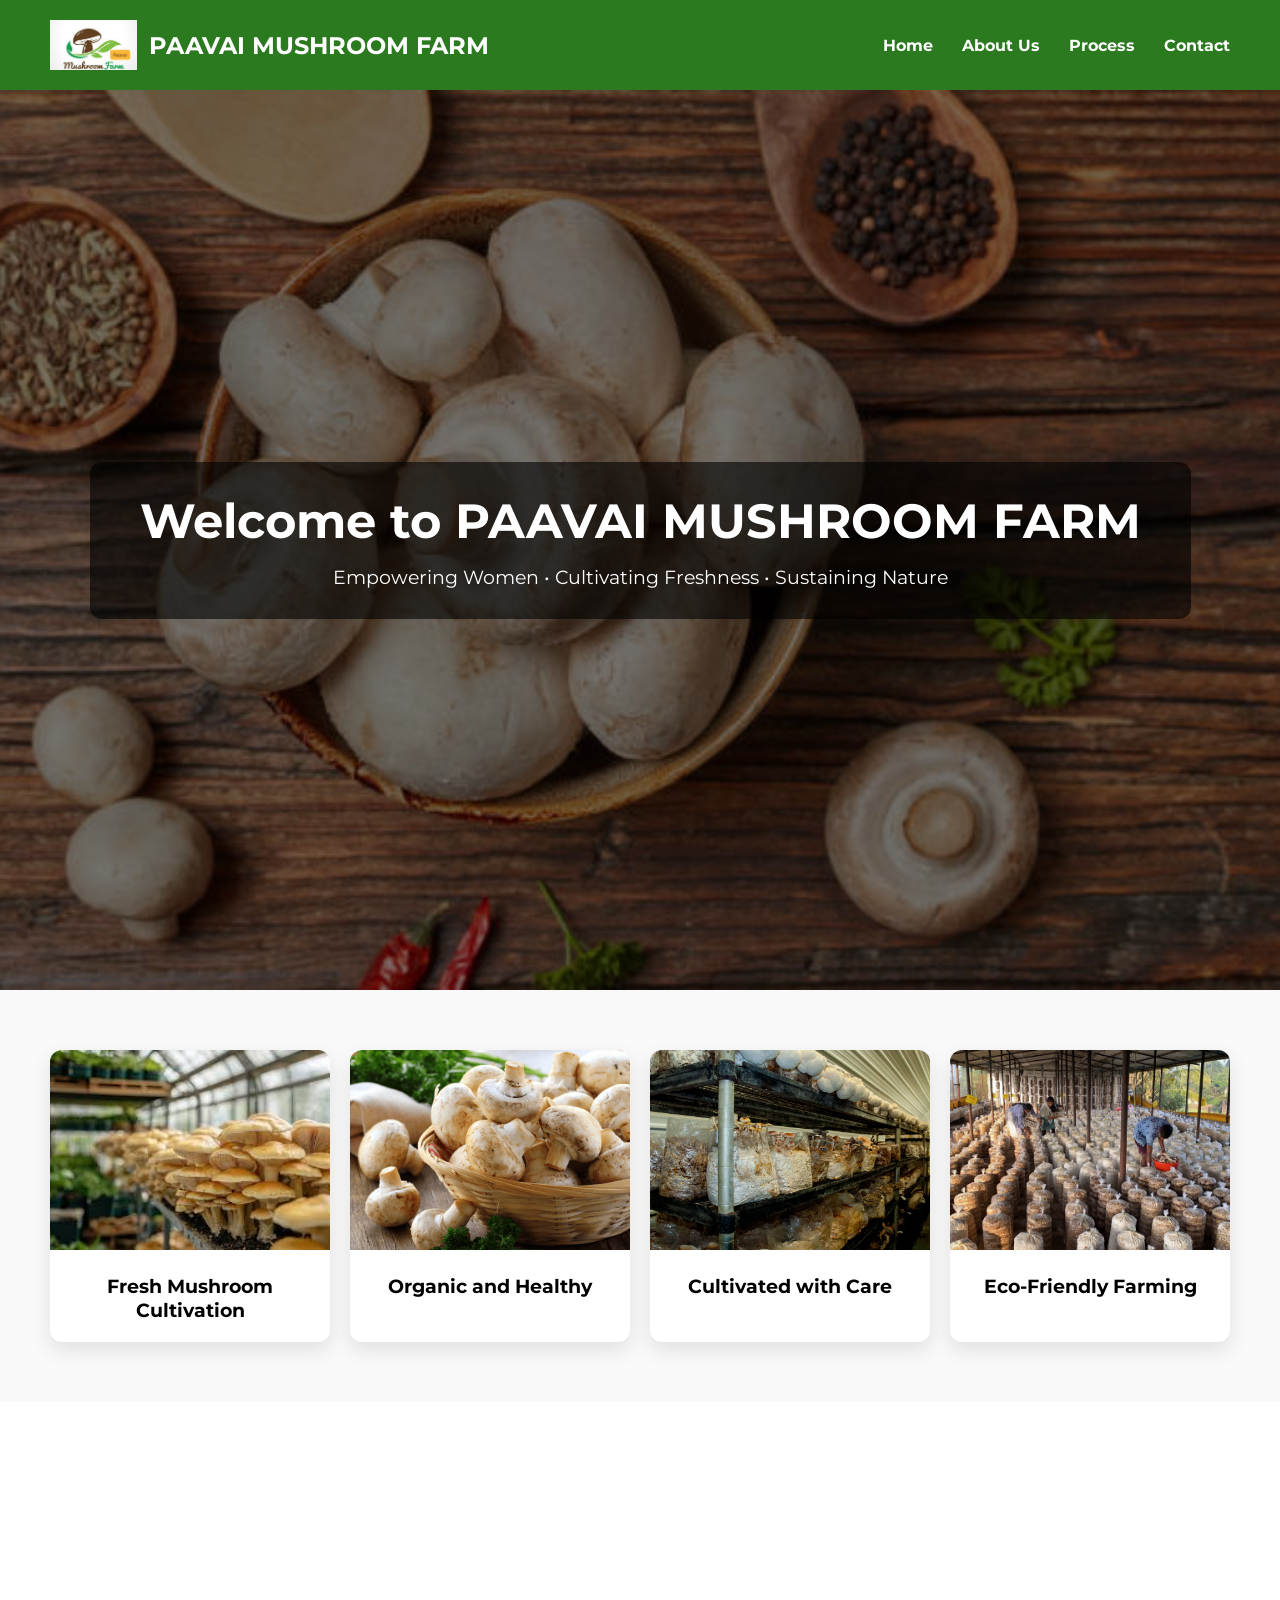
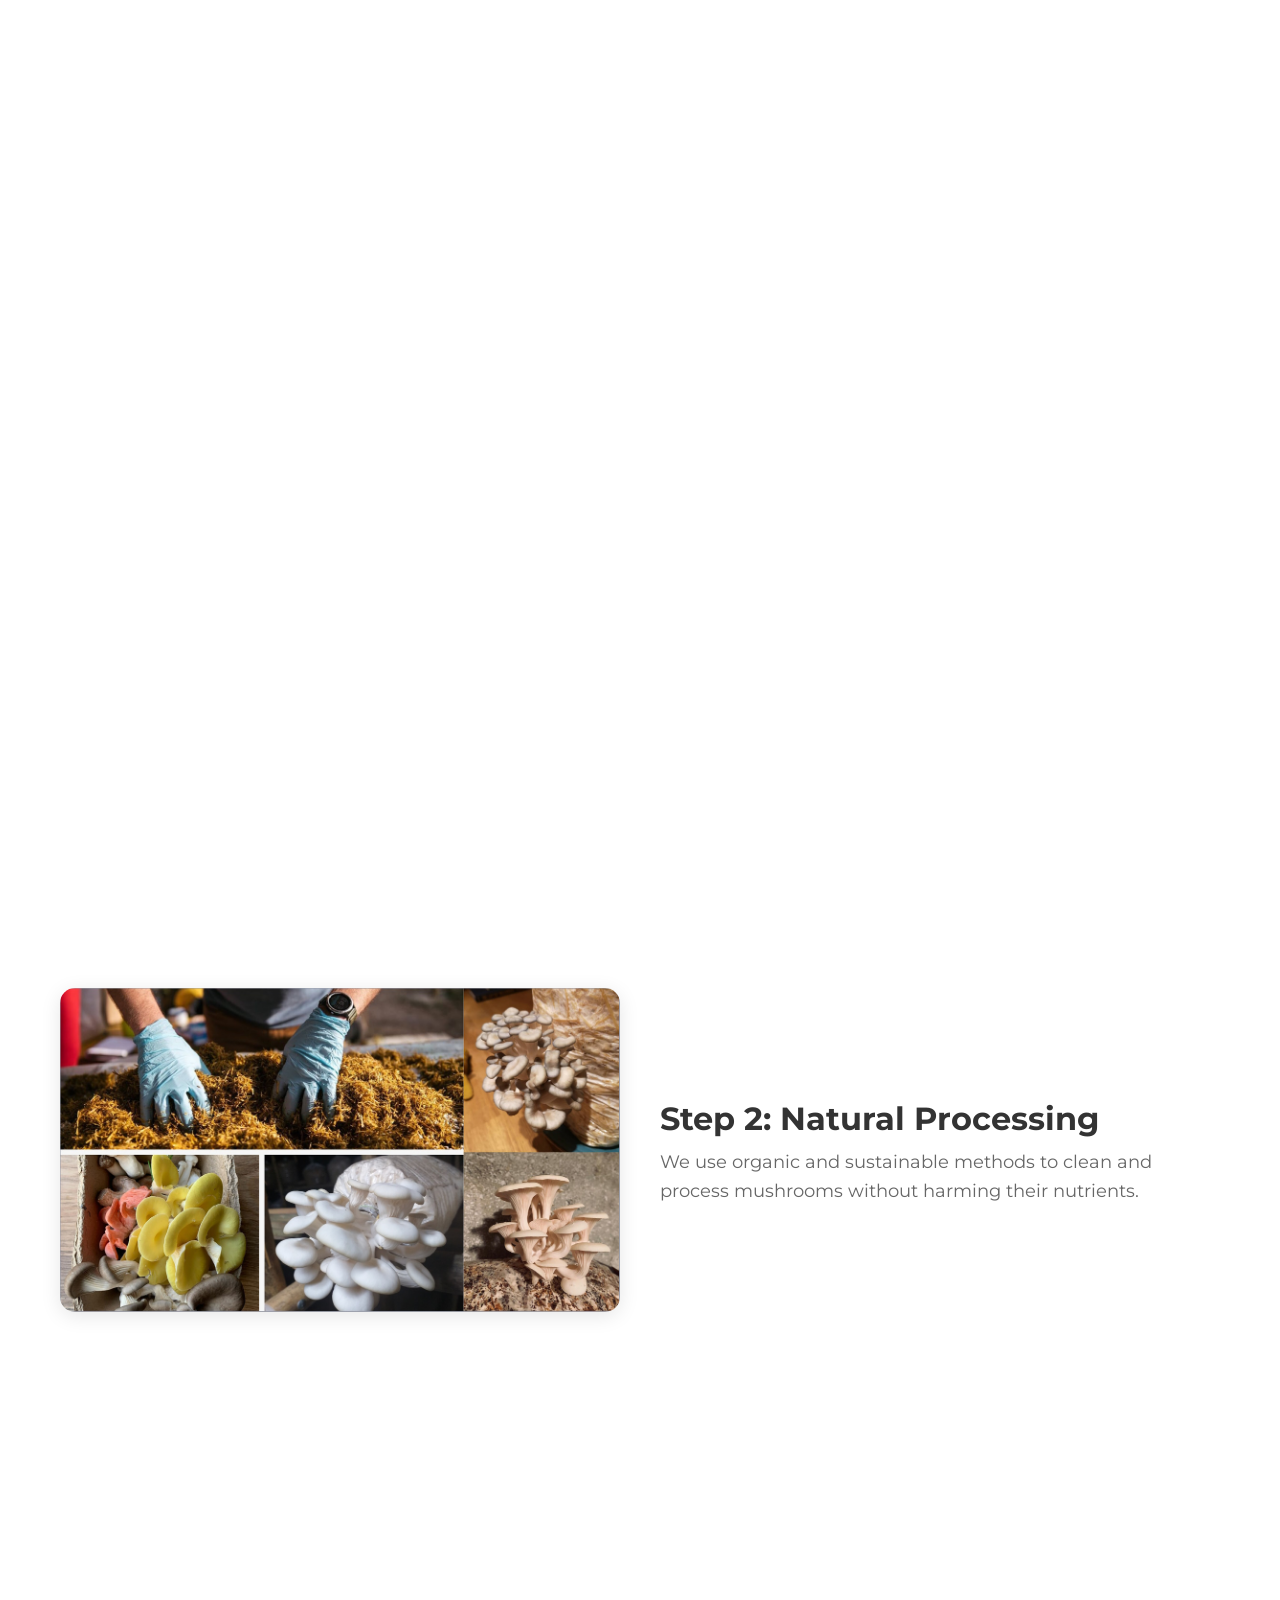
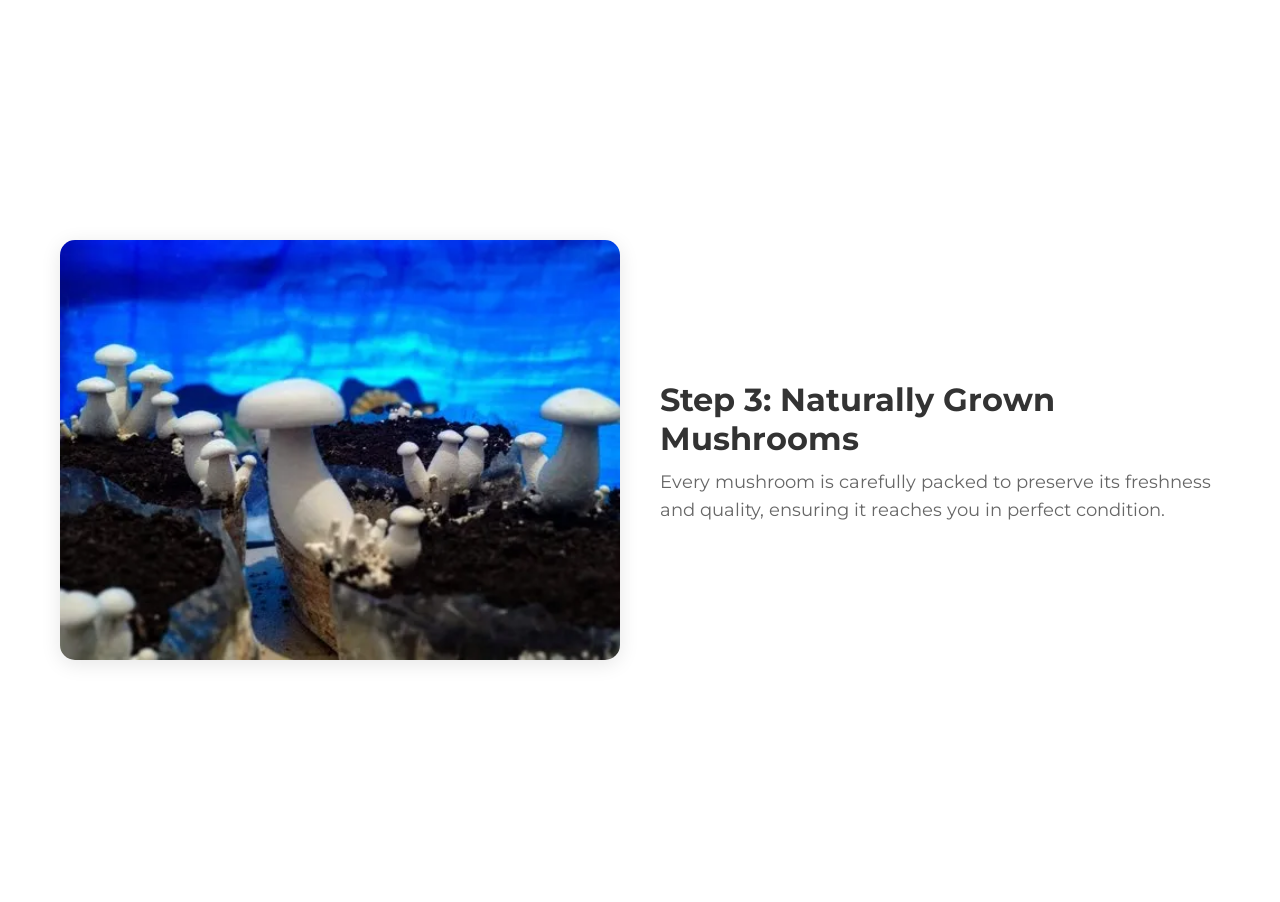
==== OneDrive/Desktop/Mushroom_farm/index.html @ 38e824b1 "Initial Commit" ====
<!DOCTYPE html>
<html lang="en">
<head>
  <meta charset="UTF-8" />
  <meta name="viewport" content="width=device-width, initial-scale=1.0"/>
  <title>Paavai Mushroom Farm</title>

  <!-- Fonts & CSS -->
  <link href="https://fonts.googleapis.com/css2?family=Montserrat:wght@600&display=swap" rel="stylesheet">
  <link rel="stylesheet" href="style.css" />

  <!-- AOS Library -->
  <link href="https://unpkg.com/aos@2.3.4/dist/aos.css" rel="stylesheet" />
</head>
<body>

  <header>
    <div class="logo-section">
      <img src="logo.jpeg" alt="Logo">
      <span class="brand-name">PAAVAI MUSHROOM FARM</span>
    </div>
    <nav>
      <a href="#">Home</a>
      <a href="#">About Us</a>
      <a href="#">Process</a>
      <a href="#">Contact</a>
    </nav>
  </header>

  <!-- Hero Section -->
  <section class="hero">
    <div class="hero-text">
      <h1>Welcome to PAAVAI MUSHROOM FARM</h1>
      <p>Empowering Women • Cultivating Freshness • Sustaining Nature</p>
    </div>
  </section>

  <!-- Cards Section -->
  <section class="cards">
    <div class="card" data-aos="fade-up">
      <img src="fresh_cultivate.jpg" alt="Fresh">
      <h3>Fresh Mushroom Cultivation</h3>
    </div>
    <div class="card" data-aos="fade-up" data-aos-delay="100">
      <img src="organic_and_healthy.png" alt="Organic">
      <h3>Organic and Healthy</h3>
    </div>
    <div class="card" data-aos="fade-up" data-aos-delay="200">
      <img src="cultivated_with_care.webp" alt="Cultivated with Care">
      <h3>Cultivated with Care</h3>
    </div>
    <div class="card" data-aos="fade-up" data-aos-delay="300">
      <img src="eci_friendly.webp" alt="Eco-Friendly">
      <h3>Eco-Friendly Farming</h3>
    </div>
  </section>

  <!-- Process Steps -->
  <section class="section">
    <div class="container">
      <div class="left" data-aos="fade-right" data-aos-duration="1500">
        <img src="healthy_harvest.jpg" alt="Step 1">
      </div>
      <div class="right" data-aos="fade-left" data-aos-duration="1500">
        <h2>Step 1: Quality Harvest</h2>
        <p>We carefully harvest our mushrooms ensuring freshness and maximum nutrition for our consumers.</p>
      </div>
    </div>
  </section>

  <section class="section">
    <div class="container">
      <div class="left" data-aos="fade-right" data-aos-duration="1500">
        <img src="natural_processing.jpg" alt="Step 2">
      </div>
      <div class="right" data-aos="fade-left" data-aos-duration="1500">
        <h2>Step 2: Natural Processing</h2>
        <p>We use organic and sustainable methods to clean and process mushrooms without harming their nutrients.</p>
      </div>
    </div>
  </section>

  <section class="section">
    <div class="container">
      <div class="left" data-aos="fade-right" data-aos-duration="1500">
        <img src="naturally_grown.webp" alt="Step 3">
      </div>
      <div class="right" data-aos="fade-left" data-aos-duration="1500">
        <h2>Step 3: Naturally Grown Mushrooms</h2>
        <p>Every mushroom is carefully packed to preserve its freshness and quality, ensuring it reaches you in perfect condition.</p>
      </div>
    </div>
  </section>

  <!-- Scripts -->
  <script src="https://unpkg.com/aos@2.3.4/dist/aos.js"></script>
  <script>
    AOS.init();
  </script>
</body>
</html>
---- OneDrive/Desktop/Mushroom_farm/style.css ----
* {
  margin: 0;
  padding: 0;
  box-sizing: border-box;
  font-family: 'Montserrat', sans-serif;
}

header {
  background-color: #2c7a1f;
  padding: 20px 50px;
  color: white;
  display: flex;
  justify-content: space-between;
  align-items: center;
  position: sticky;
  top: 0;
  z-index: 10;
}

.logo-section {
  display: flex;
  align-items: center;
}

.logo-section img {
  height: 50px;
  margin-right: 12px;
}

.brand-name {
  font-size: 24px;
  font-weight: bold;
}

nav a {
  color: white;
  margin-left: 25px;
  text-decoration: none;
  font-weight: bold;
  transition: color 0.3s ease;
}

nav a:hover {
  color: #d4ffbd;
}

.hero {
  height: 100vh;
  background-image: url('back.jpg');
  background-repeat: no-repeat;
  background-position: center center;
  background-size: cover;
  display: flex;
  justify-content: center;
  align-items: center;
  color: white;
  text-align: center;
  position: relative;
}

.hero::after {
  content: '';
  position: absolute;
  top: 0; left: 0;
  width: 100%;
  height: 100%;
  background-color: rgba(0, 0, 0, 0.5);
}

.hero-text {
  z-index: 1;
  background-color: rgba(0, 0, 0, 0.6);
  padding: 30px 50px;
  border-radius: 12px;
}

.hero-text h1 {
  font-size: 3rem;
}

.hero-text p {
  margin-top: 15px;
  font-size: 1.2rem;
}

.cards {
  display: grid;
  grid-template-columns: repeat(auto-fit, minmax(250px, 1fr));
  gap: 20px;
  padding: 60px 50px;
  background: #f9f9f9;
}

.card {
  background: white;
  border-radius: 12px;
  box-shadow: 0 8px 20px rgba(0, 0, 0, 0.1);
  overflow: hidden;
  transform: translateY(50px);
  opacity: 0;
  transition: all 0.6s ease;
  text-align: center;
}

.card[data-aos] {
  transform: translateY(0);
  opacity: 1;
}

.card img {
  width: 100%;
  height: 200px;
  object-fit: cover;
}

.card h3 {
  padding: 20px;
  font-size: 1.2rem;
}

/* Section Styling for Process */
.section {
  display: flex;
  align-items: center;
  justify-content: center;
  padding: 80px 20px;
  min-height: 100vh;
  background: #fff;
}

.container {
  display: flex;
  max-width: 1200px;
  width: 100%;
  flex-wrap: wrap;
  align-items: center;
  justify-content: space-between;
}

.left, .right {
  flex: 1 1 500px;
  padding: 20px;
}

.left img {
  width: 100%;
  border-radius: 15px;
  box-shadow: 0 4px 20px rgba(0, 0, 0, 0.1);
}

.right h2 {
  font-size: 2rem;
  margin-bottom: 10px;
  color: #333;
}

.right p {
  font-size: 1.1rem;
  line-height: 1.6;
  color: #666;
}

@media (max-width: 768px) {
  .container {
    flex-direction: column;
    text-align: center;
  }

  .left, .right {
    padding: 10px;
  }

  .right h2 {
    font-size: 1.5rem;
  }

  .hero-text h1 {
    font-size: 2rem;
  }

  .hero-text p {
    font-size: 1rem;
  }
}
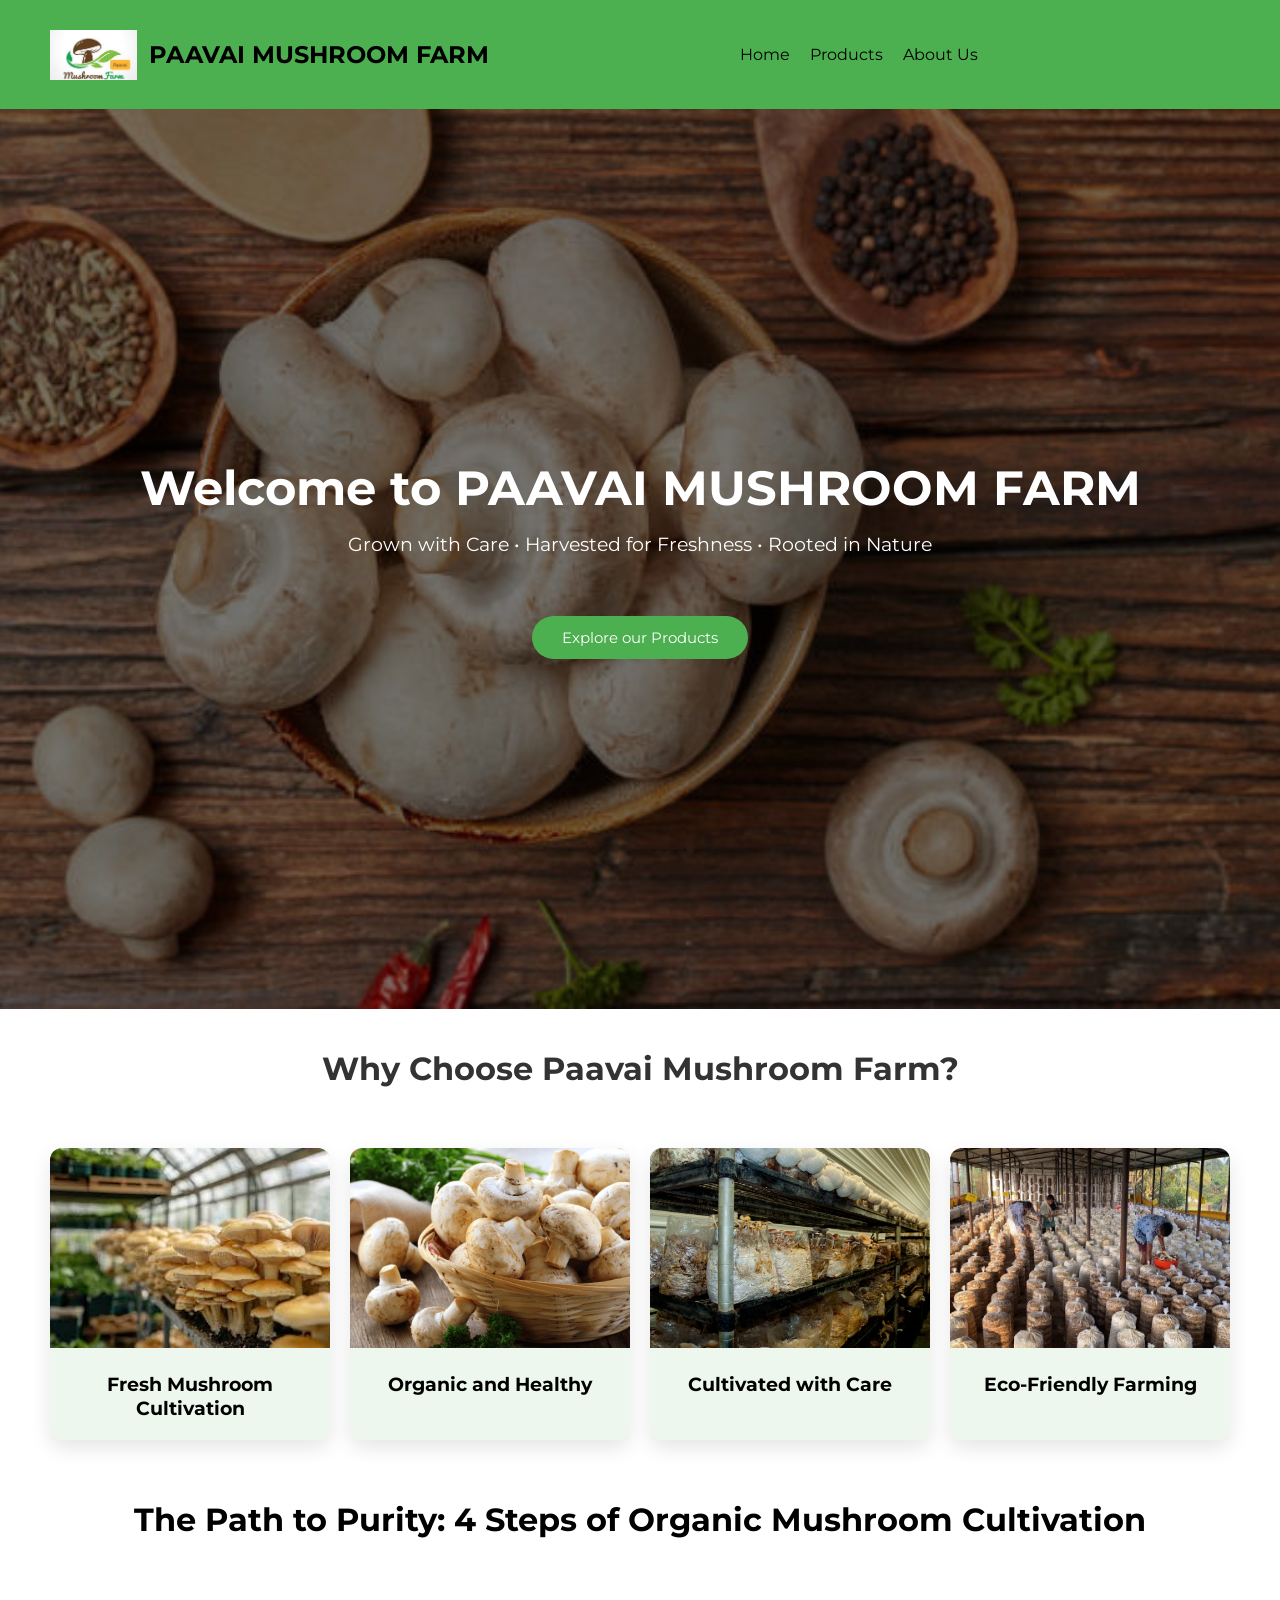
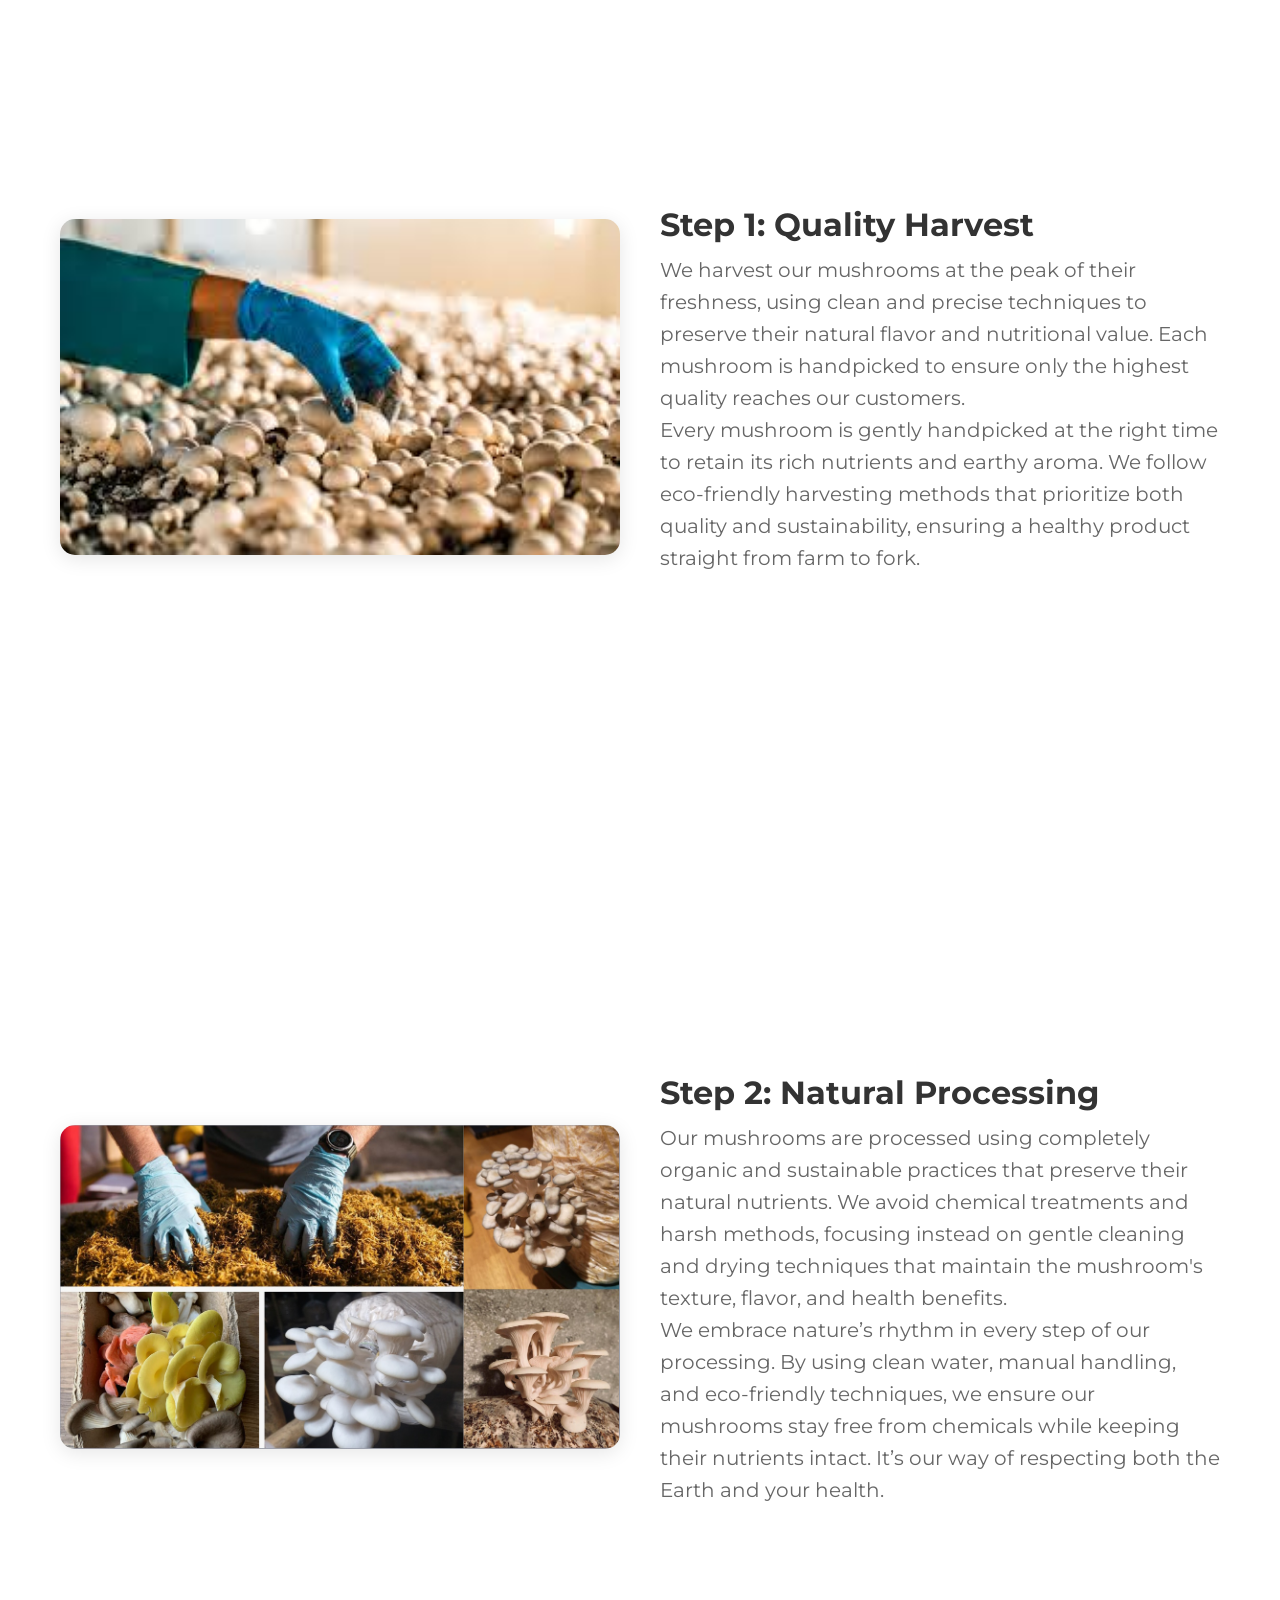
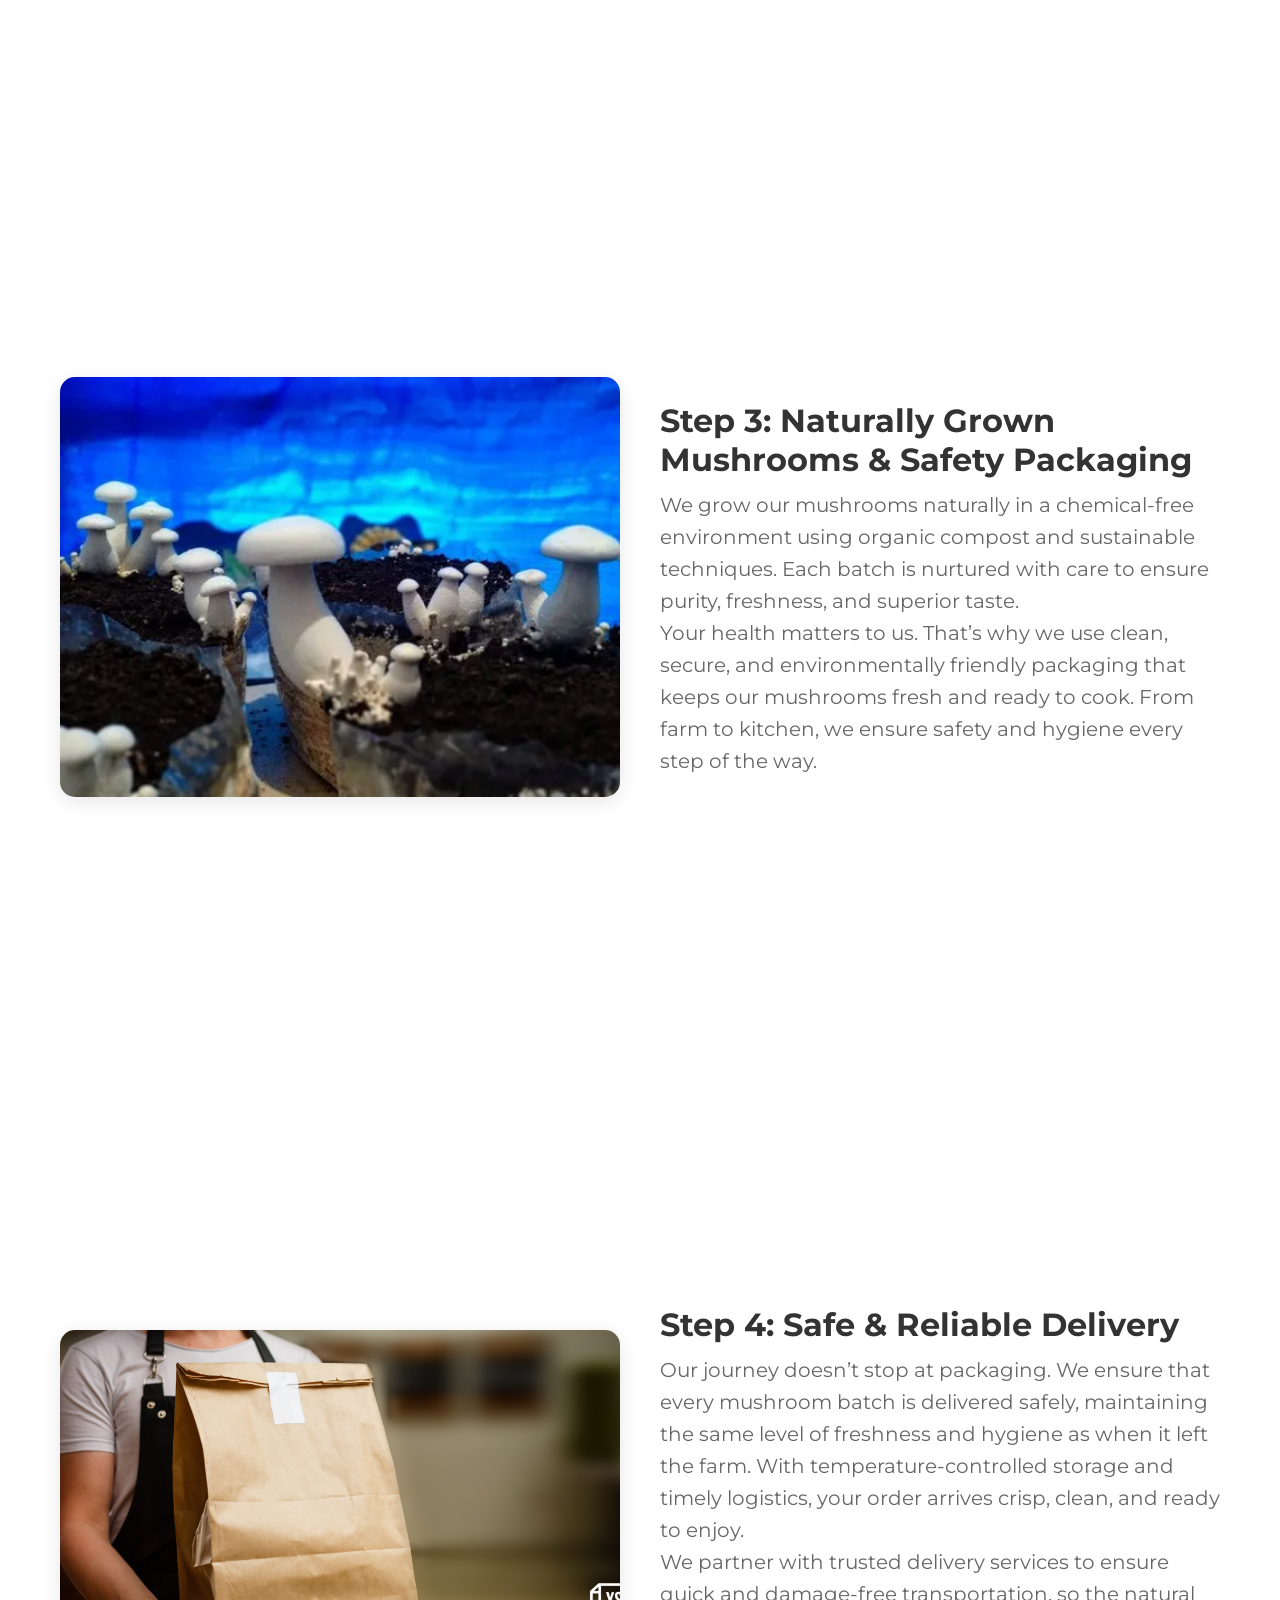
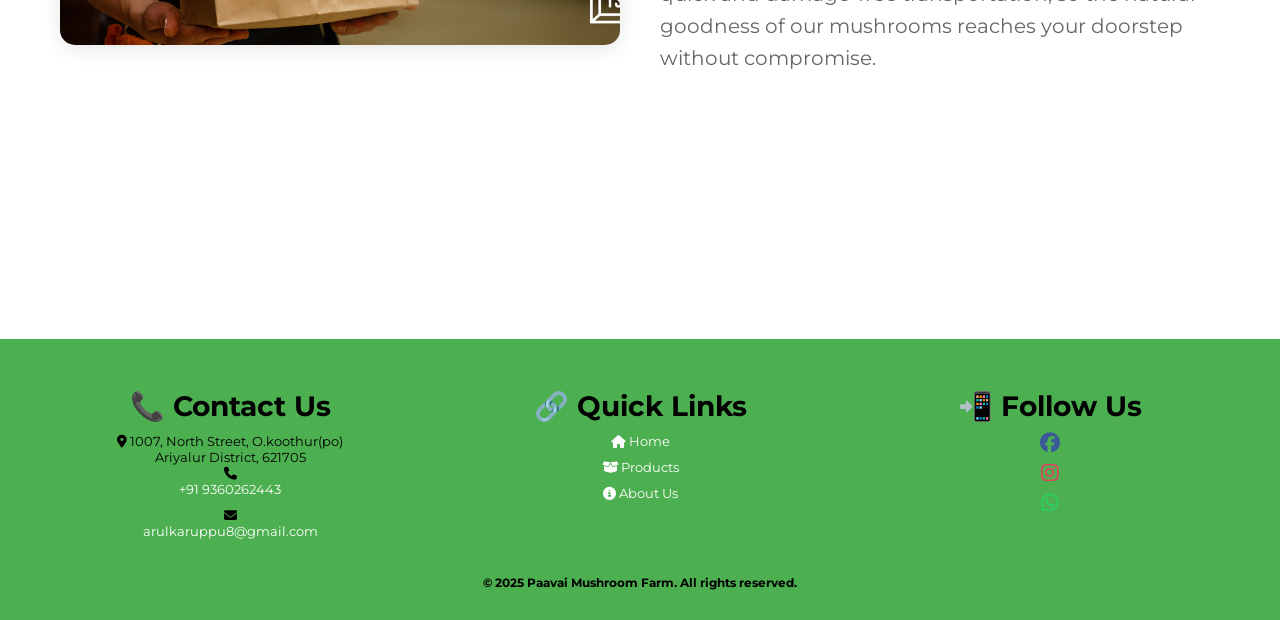
==== commit ce067ea1: "Changes made" ====
--- a/OneDrive/Desktop/Mushroom_farm/index.html
+++ b/OneDrive/Desktop/Mushroom_farm/index.html
@@ -4,13 +4,21 @@
   <meta charset="UTF-8" />
   <meta name="viewport" content="width=device-width, initial-scale=1.0"/>
   <title>Paavai Mushroom Farm</title>
-
+  <link rel="icon" type="image/jpeg" href="logo.jpeg">
   <!-- Fonts & CSS -->
   <link href="https://fonts.googleapis.com/css2?family=Montserrat:wght@600&display=swap" rel="stylesheet">
   <link rel="stylesheet" href="style.css" />
 
   <!-- AOS Library -->
   <link href="https://unpkg.com/aos@2.3.4/dist/aos.css" rel="stylesheet" />
+    <style>
+    html body .goog-te-banner-frame,
+    html body .goog-te-banner-frame.skiptranslate,
+    html body body {
+      top: 0 !important;
+    }
+  </style>
+
 </head>
 <body>
 
@@ -19,21 +27,30 @@
       <img src="logo.jpeg" alt="Logo">
       <span class="brand-name">PAAVAI MUSHROOM FARM</span>
     </div>
-    <nav>
-      <a href="#">Home</a>
-      <a href="#">About Us</a>
-      <a href="#">Process</a>
-      <a href="#">Contact</a>
+    <nav id="navbar">
+      <div class="navbar-toggle" id="navbar-toggle">&#9776;</div>
+      <a href="index.html">Home</a>
+      <a href="product.html">Products</a>
+      <a href="about.html">About Us</a>
     </nav>
+    <div id="google_translate_element"></div>
   </header>
+  
 
   <!-- Hero Section -->
   <section class="hero">
     <div class="hero-text">
       <h1>Welcome to PAAVAI MUSHROOM FARM</h1>
-      <p>Empowering Women • Cultivating Freshness • Sustaining Nature</p>
-    </div>
-  </section>
+      <p>Grown with Care • Harvested for Freshness • Rooted in Nature</p>
+  
+      <!-- Centered Button -->
+      <div class="button-container">
+        <a href="product.html" class="hero-btn">Explore our Products</a>
+      </div>
+    </div>
+  </section>
+  
+  <h2 class="section-title">Why Choose Paavai Mushroom Farm?</h2>
 
   <!-- Cards Section -->
   <section class="cards">
@@ -56,6 +73,9 @@
   </section>
 
   <!-- Process Steps -->
+   <center>
+    <h1>The Path to Purity: 4 Steps of Organic Mushroom Cultivation</h1>
+   </center>
   <section class="section">
     <div class="container">
       <div class="left" data-aos="fade-right" data-aos-duration="1500">
@@ -63,7 +83,9 @@
       </div>
       <div class="right" data-aos="fade-left" data-aos-duration="1500">
         <h2>Step 1: Quality Harvest</h2>
-        <p>We carefully harvest our mushrooms ensuring freshness and maximum nutrition for our consumers.</p>
+        <p>We harvest our mushrooms at the peak of their freshness, using clean and precise techniques to preserve their natural flavor and nutritional value. Each mushroom is handpicked to ensure only the highest quality reaches our customers.</p>
+        <p>Every mushroom is gently handpicked at the right time to retain its rich nutrients and earthy aroma. We follow eco-friendly harvesting methods that prioritize both quality and sustainability, ensuring a healthy product straight from farm to fork.</p>
+        
       </div>
     </div>
   </section>
@@ -75,7 +97,9 @@
       </div>
       <div class="right" data-aos="fade-left" data-aos-duration="1500">
         <h2>Step 2: Natural Processing</h2>
-        <p>We use organic and sustainable methods to clean and process mushrooms without harming their nutrients.</p>
+        <p>Our mushrooms are processed using completely organic and sustainable practices that preserve their natural nutrients. We avoid chemical treatments and harsh methods, focusing instead on gentle cleaning and drying techniques that maintain the mushroom's texture, flavor, and health benefits.</p>
+        <p>We embrace nature’s rhythm in every step of our processing. By using clean water, manual handling, and eco-friendly techniques, we ensure our mushrooms stay free from chemicals while keeping their nutrients intact. It’s our way of respecting both the Earth and your health.</p>
+
       </div>
     </div>
   </section>
@@ -86,16 +110,136 @@
         <img src="naturally_grown.webp" alt="Step 3">
       </div>
       <div class="right" data-aos="fade-left" data-aos-duration="1500">
-        <h2>Step 3: Naturally Grown Mushrooms</h2>
-        <p>Every mushroom is carefully packed to preserve its freshness and quality, ensuring it reaches you in perfect condition.</p>
-      </div>
-    </div>
-  </section>
+        <h2>Step 3: Naturally Grown Mushrooms & Safety Packaging</h2>
+        <p>We grow our mushrooms naturally in a chemical-free environment using organic compost and sustainable techniques. Each batch is nurtured with care to ensure purity, freshness, and superior taste.</p>
+        <p>Your health matters to us. That’s why we use clean, secure, and environmentally friendly packaging that keeps our mushrooms fresh and ready to cook. From farm to kitchen, we ensure safety and hygiene every step of the way.</p>
+
+      </div>
+    </div>
+  </section>
+  <section class="section">
+    <div class="container">
+      <div class="left" data-aos="fade-right" data-aos-duration="1500">
+        <img src="safety_deliver.avif" alt="Step 4">
+      </div>
+      <div class="right" data-aos="fade-left" data-aos-duration="1500">
+        <h2>Step 4: Safe & Reliable Delivery</h2>
+        <p>Our journey doesn’t stop at packaging. We ensure that every mushroom batch is delivered safely, maintaining the same level of freshness and hygiene as when it left the farm. With temperature-controlled storage and timely logistics, your order arrives crisp, clean, and ready to enjoy.</p>
+        <p>We partner with trusted delivery services to ensure quick and damage-free transportation, so the natural goodness of our mushrooms reaches your doorstep without compromise.</p>
+      </div>
+    </div>
+  </section>
+
+  
 
   <!-- Scripts -->
   <script src="https://unpkg.com/aos@2.3.4/dist/aos.js"></script>
   <script>
     AOS.init();
   </script>
+<!-- Add Font Awesome to <head> -->
+<!-- Add to your <head> -->
+  <link rel="stylesheet" href="https://cdnjs.cloudflare.com/ajax/libs/font-awesome/6.4.0/css/all.min.css" />
+
+  <footer class="custom-footer">
+    <div class="footer-container">
+      <!-- Contact Us Section -->
+      <div class="footer-section contact-us">
+        
+        <h5 style="font-size: 28px;"> 📞 Contact Us</h5>
+        <p><i class="fas fa-map-marker-alt"></i> 1007, North Street, O.koothur(po)</p>
+        <p>Ariyalur District, 621705</p>
+        <p><i class="fas fa-phone"></i> <a href="tel:+919360262443">+91 9360262443</a></p>
+        <p><i class="fas fa-envelope"></i> <a href="mailto:arulkaruppu8@gmail.com">arulkaruppu8@gmail.com</a></p>
+      </div>
+  
+      <!-- Quick Links Section -->
+      <div class="footer-section quick-links">
+        <h5 style="font-size:28px">🔗 Quick Links  </h5>
+        <ul>
+          <li><a href="index.html"><i class="fas fa-home"></i> Home</a></li>
+          <li><a href="product.html"><i class="fas fa-box-open"></i> Products</a></li>
+          <li><a href="about.html"><i class="fas fa-info-circle"></i> About Us</a></li>
+        </ul>
+      </div>
+  
+      <!-- Follow Us Section -->
+      <div class="footer-section follow-us">
+        <h5 style="font-size: 28px;">📲 Follow Us</h5> <!-- Enlarged text -->
+        <a href="https://facebook.com" target="_blank"><i class="fab fa-facebook"></i></a>
+        <a href="https://instagram.com" target="_blank"><i class="fab fa-instagram"></i></a>
+        <a href="https://wa.me/919360262443" target="_blank"><i class="fab fa-whatsapp"></i></a>
+      </div>
+    </div>
+  
+    <div class="text-center">
+      <p>&copy; 2025 <strong>Paavai Mushroom Farm</strong>. All rights reserved.</p>
+    </div>
+  </footer>
+<script src="https://unpkg.com/aos@2.3.4/dist/aos.js"></script>
+<script src="script.js"></script>
+
+<!-- Google Translate Script -->
+<!-- Cookie handling & language apply FIRST -->
+<script>
+  // Set default language based on cookie (before Google loads)
+  (function() {
+    var lang = (document.cookie.match(/(^|;\s*)googtrans=\/en\/(\w+)/) || [])[2];
+    if (lang) {
+      var newCookie = "/en/" + lang;
+      document.cookie = "googtrans=" + newCookie + ";path=/";
+      document.cookie = "googtrans=" + newCookie + ";path=/;domain=" + location.hostname;
+    }
+  })();
+</script>
+<div id="google_translate_element"></div>
+
+<script type="text/javascript">
+  function googleTranslateElementInit() {
+    new google.translate.TranslateElement({
+      pageLanguage: 'en',
+      includedLanguages: 'en,ta',
+      layout: google.translate.TranslateElement.InlineLayout.HORIZONTAL
+    }, 'google_translate_element');
+  }
+</script>
+
+<script src="https://translate.google.com/translate_a/element.js?cb=googleTranslateElementInit"></script>
+
+<script>
+  // Save user-selected language to cookie
+  document.addEventListener('DOMContentLoaded', function() {
+    const observer = new MutationObserver(() => {
+      const iframe = document.querySelector('iframe.goog-te-menu-frame');
+      if (iframe) {
+        try {
+          const items = iframe.contentDocument.querySelectorAll('.goog-te-menu2-item span.text');
+          items.forEach(span => {
+            span.addEventListener('click', function() {
+              const lang = span.innerText.toLowerCase().includes("tamil") ? 'ta' : 'en';
+              const val = '/en/' + lang;
+              document.cookie = 'googtrans=' + val + ';path=/';
+              document.cookie = 'googtrans=' + val + ';path=/;domain=' + location.hostname;
+            });
+          });
+        } catch (err) {
+          console.warn("Translate frame error", err);
+        }
+      }
+    });
+
+    observer.observe(document.body, { childList: true, subtree: true });
+  });
+</script>
+
+<script>
+  const navbarToggle = document.getElementById("navbar-toggle");
+  const navbar = document.getElementById("navbar");
+
+  navbarToggle.addEventListener("click", () => {
+    navbar.classList.toggle("open");
+  });
+</script>
+
 </body>
 </html>
--- a/OneDrive/Desktop/Mushroom_farm/style.css
+++ b/OneDrive/Desktop/Mushroom_farm/style.css
@@ -1,3 +1,4 @@
+/* Reset and Base */
 * {
   margin: 0;
   padding: 0;
@@ -5,10 +6,11 @@
   font-family: 'Montserrat', sans-serif;
 }
 
-header {
-  background-color: #2c7a1f;
+/* Header and Navbar */
+header, nav {
+  background-color: #4CAF50;
   padding: 20px 50px;
-  color: white;
+  color: black;
   display: flex;
   justify-content: space-between;
   align-items: center;
@@ -32,18 +34,61 @@
   font-weight: bold;
 }
 
+/* Navbar Styles */
+nav {
+  display: flex;
+  justify-content: space-between;
+  align-items: center;
+  background-color: #4CAF50;
+  padding: 15px;
+}
+
 nav a {
-  color: white;
-  margin-left: 25px;
+  color: black;
   text-decoration: none;
-  font-weight: bold;
-  transition: color 0.3s ease;
+  padding: 10px;
+  font-size: 16px;
 }
 
 nav a:hover {
-  color: #d4ffbd;
-}
-
+  background-color: white;
+  border-radius: 5px;
+}
+
+/* Mobile View - Burger Menu */
+.navbar-toggle {
+  display: none;
+}
+
+@media (max-width: 768px) {
+  nav {
+    flex-direction: column;
+    align-items: flex-start;
+  }
+
+  nav a {
+    padding: 10px 20px;
+    width: 100%;
+    text-align: left;
+  }
+
+  .navbar-toggle {
+    display: block;
+    cursor: pointer;
+    color: white;
+    font-size: 24px;
+  }
+
+  nav a:not(.navbar-toggle) {
+    display: none;
+  }
+
+  nav.open a {
+    display: block;
+  }
+}
+
+/* Hero Section */
 .hero {
   height: 100vh;
   background-image: url('back.jpg');
@@ -69,9 +114,9 @@
 
 .hero-text {
   z-index: 1;
-  background-color: rgba(0, 0, 0, 0.6);
   padding: 30px 50px;
   border-radius: 12px;
+  text-align: center;
 }
 
 .hero-text h1 {
@@ -83,16 +128,37 @@
   font-size: 1.2rem;
 }
 
+.button-container {
+  margin-top: 60px;
+}
+
+.hero-btn {
+  text-decoration: none;
+  padding: 12px 30px;
+  background-color: #4CAF50;
+  color: white;
+  font-size: 15px;
+  border-radius: 25px;
+  transition: background-color 0.3s ease, transform 0.2s ease;
+  display: inline-block;
+}
+
+.hero-btn:hover {
+  background-color: #388e3c;
+  transform: scale(1.05);
+}
+
+/* Cards Section */
 .cards {
   display: grid;
   grid-template-columns: repeat(auto-fit, minmax(250px, 1fr));
   gap: 20px;
   padding: 60px 50px;
-  background: #f9f9f9;
+  background: white;
 }
 
 .card {
-  background: white;
+  background-color: rgba(76, 175, 80, 0.1);
   border-radius: 12px;
   box-shadow: 0 8px 20px rgba(0, 0, 0, 0.1);
   overflow: hidden;
@@ -102,6 +168,7 @@
   text-align: center;
 }
 
+.card.show,
 .card[data-aos] {
   transform: translateY(0);
   opacity: 1;
@@ -118,14 +185,14 @@
   font-size: 1.2rem;
 }
 
-/* Section Styling for Process */
+/* Process Section */
 .section {
   display: flex;
   align-items: center;
   justify-content: center;
   padding: 80px 20px;
   min-height: 100vh;
-  background: #fff;
+  background-color: white;
 }
 
 .container {
@@ -155,12 +222,173 @@
 }
 
 .right p {
-  font-size: 1.1rem;
+  font-size: 20px;
   line-height: 1.6;
   color: #666;
 }
 
+/* Product Image */
+.product-img {
+  max-height: 300px;
+  width: 100%;
+  object-fit: contain;
+  border-radius: 10px;
+  transition: transform 0.3s ease;
+}
+
+.product-img:hover {
+  transform: scale(1.03);
+}
+
+.rating {
+  font-size: 1.2rem;
+  color: #ffc107;
+}
+
+/* Footer */
+.custom-footer {
+  background-color: #228B22;
+  color: #000;
+  padding: 8px 0;
+  font-size: 14px;
+}
+
+.footer-container {
+  display: flex;
+  flex-wrap: wrap;
+  justify-content: space-around;
+  align-items: flex-start;
+  gap: 10px;
+  padding: 10px;
+}
+
+.footer-section {
+  text-align: center;
+  flex: 1;
+}
+
+.footer-section h5 {
+  font-size: 20px;
+  margin-bottom: 8px;
+}
+
+.footer-section p,
+.footer-section a,
+.quick-links a {
+  font-size: 13px;
+}
+
+.quick-links ul {
+  list-style: none;
+  padding: 0;
+  margin: 0;
+}
+
+.quick-links a {
+  text-decoration: none;
+  color: #0000FF;
+}
+
+.quick-links a:hover {
+  text-decoration: underline;
+}
+
+.follow-us i {
+  font-size: 20px;
+  margin: 0 6px;
+}
+
+.follow-us i.fa-facebook { color: #3b5998; }
+.follow-us i.fa-instagram { color: #e4405f; }
+.follow-us i.fa-whatsapp { color: #25D366; }
+
+.text-center {
+  text-align: center;
+  font-size: 12px;
+  margin-top: 6px;
+  font-weight: bold;
+}
+
+/* Popup */
+.popup {
+  display: none;
+  position: fixed;
+  top: 0; left: 0;
+  width: 100%; height: 100%;
+  background: rgba(0, 0, 0, 0.6);
+  z-index: 100;
+  justify-content: center;
+  align-items: center;
+}
+
+.popup-content {
+  background: #fff;
+  padding: 30px 40px;
+  border-radius: 15px;
+  text-align: center;
+  max-width: 400px;
+  color: #333;
+  box-shadow: 0 10px 25px rgba(0,0,0,0.2);
+  animation: popupFadeIn 0.4s ease;
+  position: relative;
+}
+
+.popup-content a {
+  color: #4CAF50;
+  font-weight: bold;
+  text-decoration: none;
+}
+
+.popup-content a:hover {
+  text-decoration: underline;
+}
+
+.close-btn {
+  position: absolute;
+  top: 10px;
+  right: 15px;
+  font-size: 24px;
+  font-weight: bold;
+  cursor: pointer;
+  color: #333;
+}
+
+@keyframes popupFadeIn {
+  from { opacity: 0; transform: scale(0.9); }
+  to { opacity: 1; transform: scale(1); }
+}
+
+/* Google Translate Banner Fix */
+html body .goog-te-banner-frame,
+html body .goog-te-banner-frame.skiptranslate,
+html body body {
+  top: 0 !important;
+}
+
+/* Section Title */
+.section-title {
+  text-align: center;
+  font-size: 2rem;
+  margin-top: 40px;
+  color: #333;
+}
+
+/* Responsive */
 @media (max-width: 768px) {
+  header {
+    flex-direction: column;
+    align-items: flex-start;
+  }
+
+  nav, .translate-container {
+    margin-top: 10px;
+  }
+
+  nav {
+    flex-direction: column;
+    align-items: flex-start;
+  }
+
   .container {
     flex-direction: column;
     text-align: center;
@@ -181,4 +409,56 @@
   .hero-text p {
     font-size: 1rem;
   }
-}
+
+  .translate-container {
+    margin-left: 0;
+  }
+}
+/* Footer Styles */
+footer.custom-footer {
+  background-color: #4CAF50;
+  color: black;
+  padding: 30px 20px;
+}
+
+.footer-container {
+  display: flex;
+  justify-content: space-between;
+  align-items: flex-start;
+  flex-wrap: wrap;
+}
+
+.footer-section {
+  flex: 1 1 30%;
+  padding: 10px;
+}
+
+.footer-section h5 {
+  font-size: 24px;
+  margin-bottom: 10px;
+}
+
+.footer-section a {
+  color: white;
+  text-decoration: none;
+  display: block;
+  margin-bottom: 10px;
+}
+
+.footer-section a:hover {
+  text-decoration: underline;
+}
+
+/* Mobile View */
+@media (max-width: 768px) {
+  .footer-container {
+    flex-direction: column;
+    align-items: center;
+  }
+
+  .footer-section {
+    flex: 1 1 100%;
+    text-align: center;
+    margin-bottom: 20px;
+  }
+}
